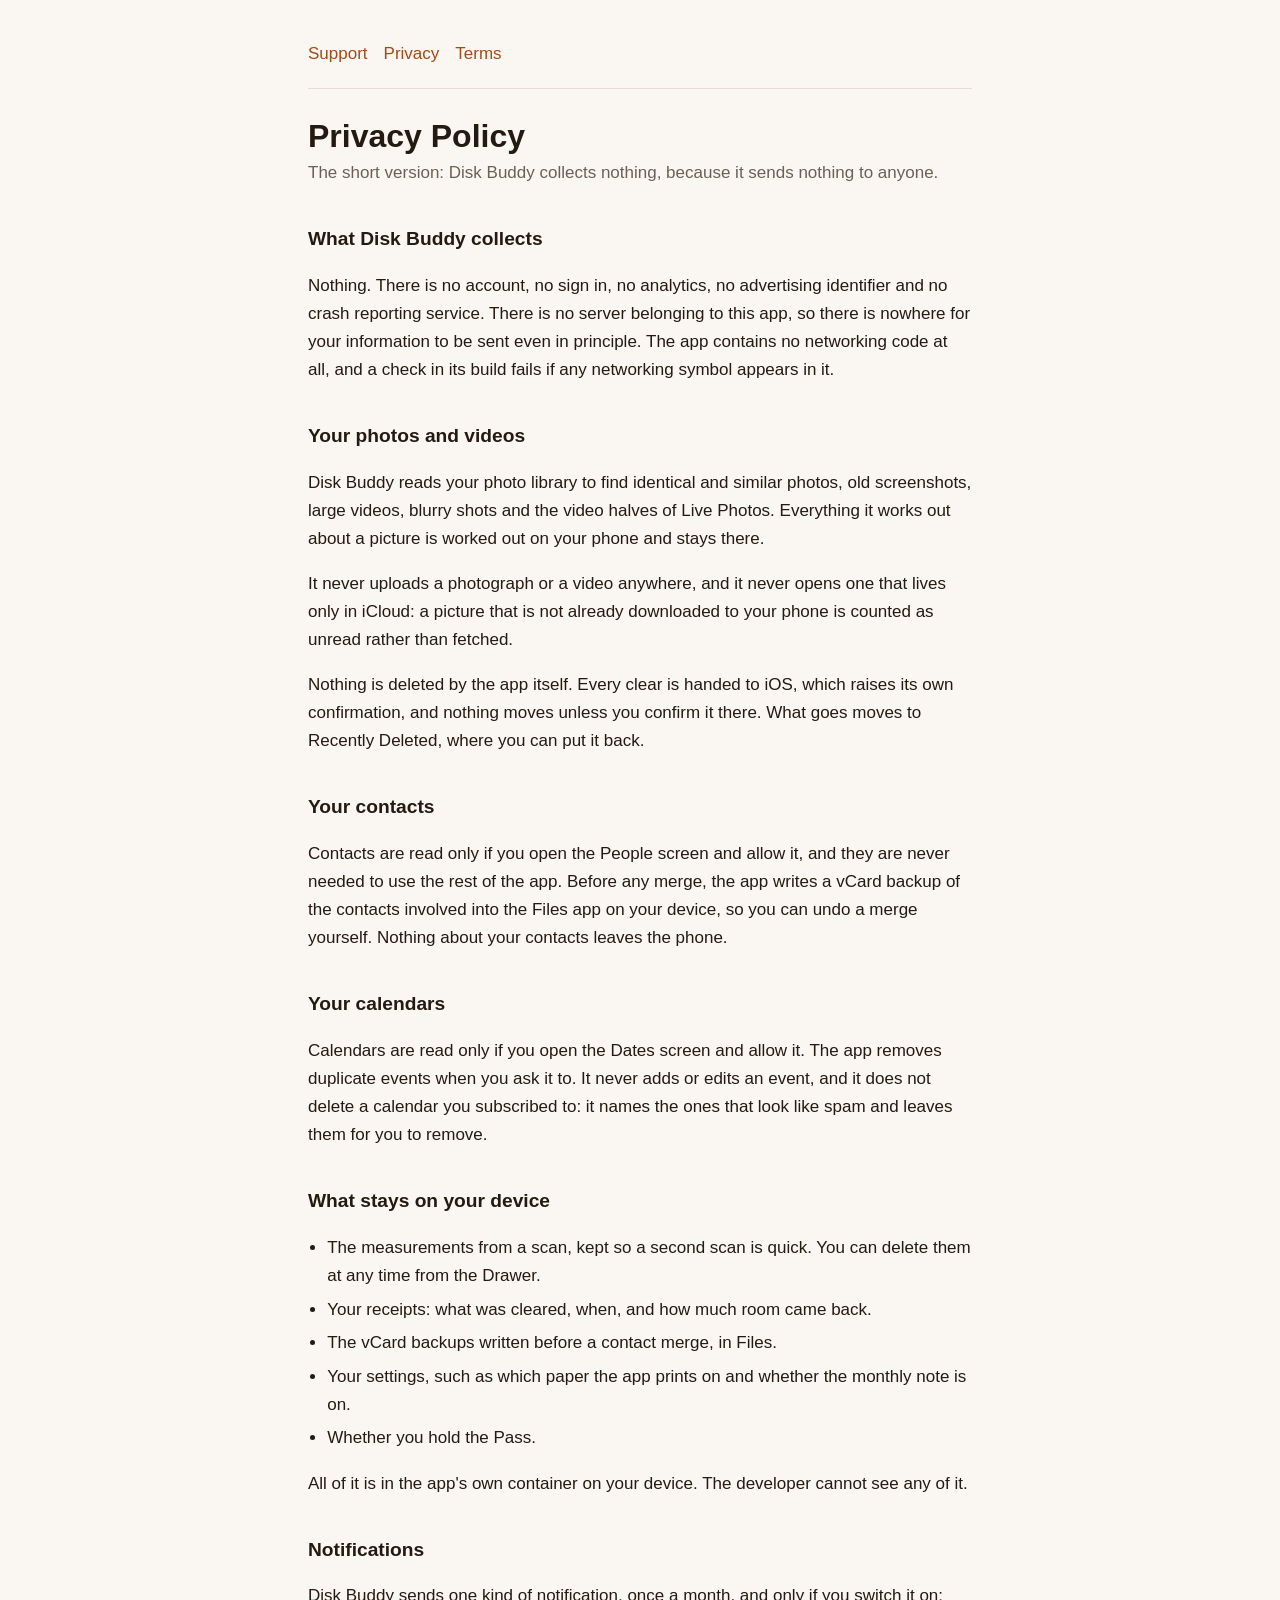
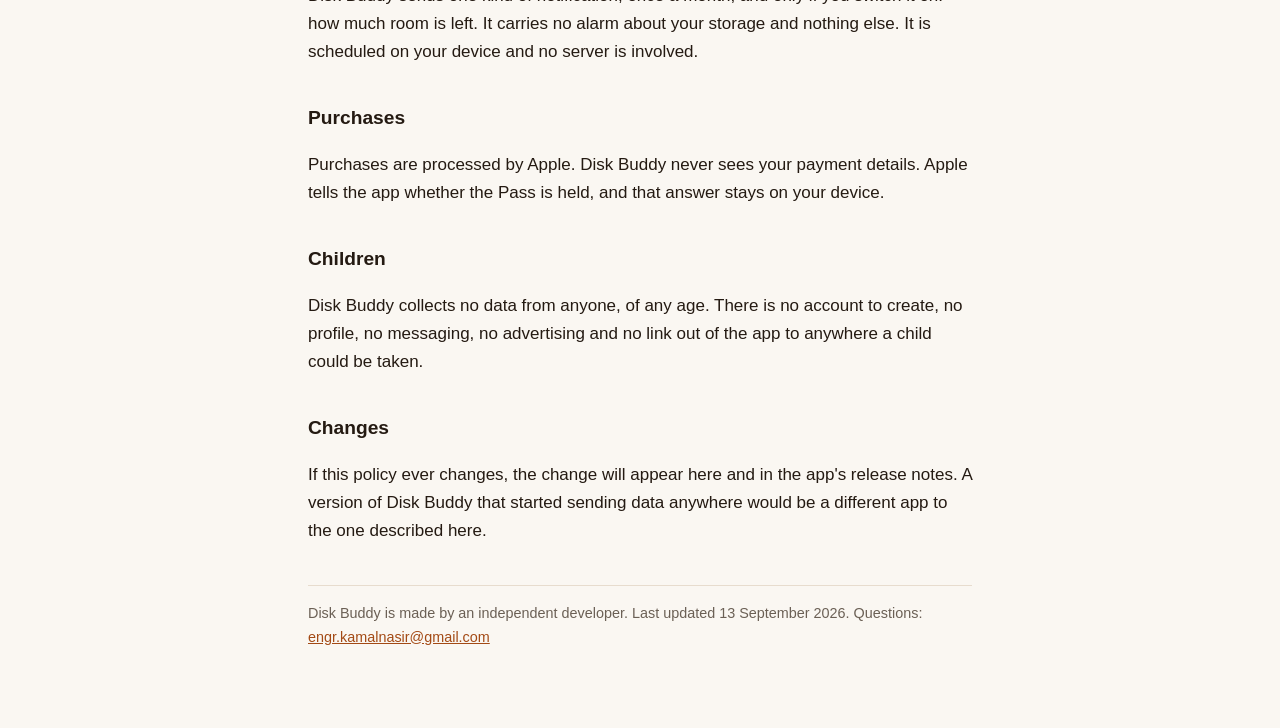
==== privacy.html @ d45f614e "Support, privacy and terms for Disk Buddy Three pages and one stylesheet, the same shape every legal" ====
<!doctype html>
<html lang="en"><head><meta charset="utf-8"><meta name="viewport" content="width=device-width,initial-scale=1"><title>Disk Buddy Privacy Policy</title><link rel="stylesheet" href="style.css"></head><body><div class="wrap"><nav><a href="index.html">Support</a><a href="privacy.html">Privacy</a><a href="terms.html">Terms</a></nav><h1>Privacy Policy</h1>
<p class="sub">The short version: Disk Buddy collects nothing, because it sends nothing to anyone.</p>
<h2>What Disk Buddy collects</h2>
<p>Nothing. There is no account, no sign in, no analytics, no advertising identifier and no crash reporting service. There is no server belonging to this app, so there is nowhere for your information to be sent even in principle. The app contains no networking code at all, and a check in its build fails if any networking symbol appears in it.</p>
<h2>Your photos and videos</h2>
<p>Disk Buddy reads your photo library to find identical and similar photos, old screenshots, large videos, blurry shots and the video halves of Live Photos. Everything it works out about a picture is worked out on your phone and stays there.</p>
<p>It never uploads a photograph or a video anywhere, and it never opens one that lives only in iCloud: a picture that is not already downloaded to your phone is counted as unread rather than fetched.</p>
<p>Nothing is deleted by the app itself. Every clear is handed to iOS, which raises its own confirmation, and nothing moves unless you confirm it there. What goes moves to Recently Deleted, where you can put it back.</p>
<h2>Your contacts</h2>
<p>Contacts are read only if you open the People screen and allow it, and they are never needed to use the rest of the app. Before any merge, the app writes a vCard backup of the contacts involved into the Files app on your device, so you can undo a merge yourself. Nothing about your contacts leaves the phone.</p>
<h2>Your calendars</h2>
<p>Calendars are read only if you open the Dates screen and allow it. The app removes duplicate events when you ask it to. It never adds or edits an event, and it does not delete a calendar you subscribed to: it names the ones that look like spam and leaves them for you to remove.</p>
<h2>What stays on your device</h2>
<ul>
<li>The measurements from a scan, kept so a second scan is quick. You can delete them at any time from the Drawer.</li>
<li>Your receipts: what was cleared, when, and how much room came back.</li>
<li>The vCard backups written before a contact merge, in Files.</li>
<li>Your settings, such as which paper the app prints on and whether the monthly note is on.</li>
<li>Whether you hold the Pass.</li>
</ul>
<p>All of it is in the app's own container on your device. The developer cannot see any of it.</p>
<h2>Notifications</h2>
<p>Disk Buddy sends one kind of notification, once a month, and only if you switch it on: how much room is left. It carries no alarm about your storage and nothing else. It is scheduled on your device and no server is involved.</p>
<h2>Purchases</h2>
<p>Purchases are processed by Apple. Disk Buddy never sees your payment details. Apple tells the app whether the Pass is held, and that answer stays on your device.</p>
<h2>Children</h2>
<p>Disk Buddy collects no data from anyone, of any age. There is no account to create, no profile, no messaging, no advertising and no link out of the app to anywhere a child could be taken.</p>
<h2>Changes</h2>
<p>If this policy ever changes, the change will appear here and in the app's release notes. A version of Disk Buddy that started sending data anywhere would be a different app to the one described here.</p><p class="updated">Disk Buddy is made by an independent developer. Last updated 13 September 2026. Questions: <a href="mailto:engr.kamalnasir@gmail.com">engr.kamalnasir@gmail.com</a></p></div></body></html>
---- style.css ----
:root { color-scheme: light dark; --ink:#241a12; --muted:#6b6055; --accent:#a34a15; --bg:#faf7f2; --card:#ffffff; --line:#e7dcce; }
@media (prefers-color-scheme: dark){ :root{ --ink:#f5efe7; --muted:#aba093; --accent:#f0a452; --bg:#14110e; --card:#1f1a15; --line:#332c24; } }
*{box-sizing:border-box}
body{margin:0;background:var(--bg);color:var(--ink);font:17px/1.65 -apple-system,BlinkMacSystemFont,"Segoe UI",Roboto,sans-serif}
.wrap{max-width:44rem;margin:0 auto;padding:2.5rem 1.25rem 4rem}
h1{font-size:2rem;line-height:1.2;margin:0 0 .25rem}
h2{font-size:1.2rem;margin:2.25rem 0 .5rem}
h3{font-size:1.02rem;margin:1.5rem 0 .35rem}
.sub{color:var(--muted);margin:0 0 2rem}
a{color:var(--accent)}
nav{display:flex;flex-wrap:wrap;gap:1rem;padding-bottom:1.25rem;border-bottom:1px solid var(--line);margin-bottom:1.75rem}
nav a{text-decoration:none;font-weight:500}
.card{background:var(--card);border:1px solid var(--line);border-radius:12px;padding:1.1rem 1.25rem;margin:1rem 0}
.updated{color:var(--muted);font-size:.9rem;margin-top:2.5rem;border-top:1px solid var(--line);padding-top:1rem}
ul{padding-left:1.2rem} li{margin:.35rem 0}
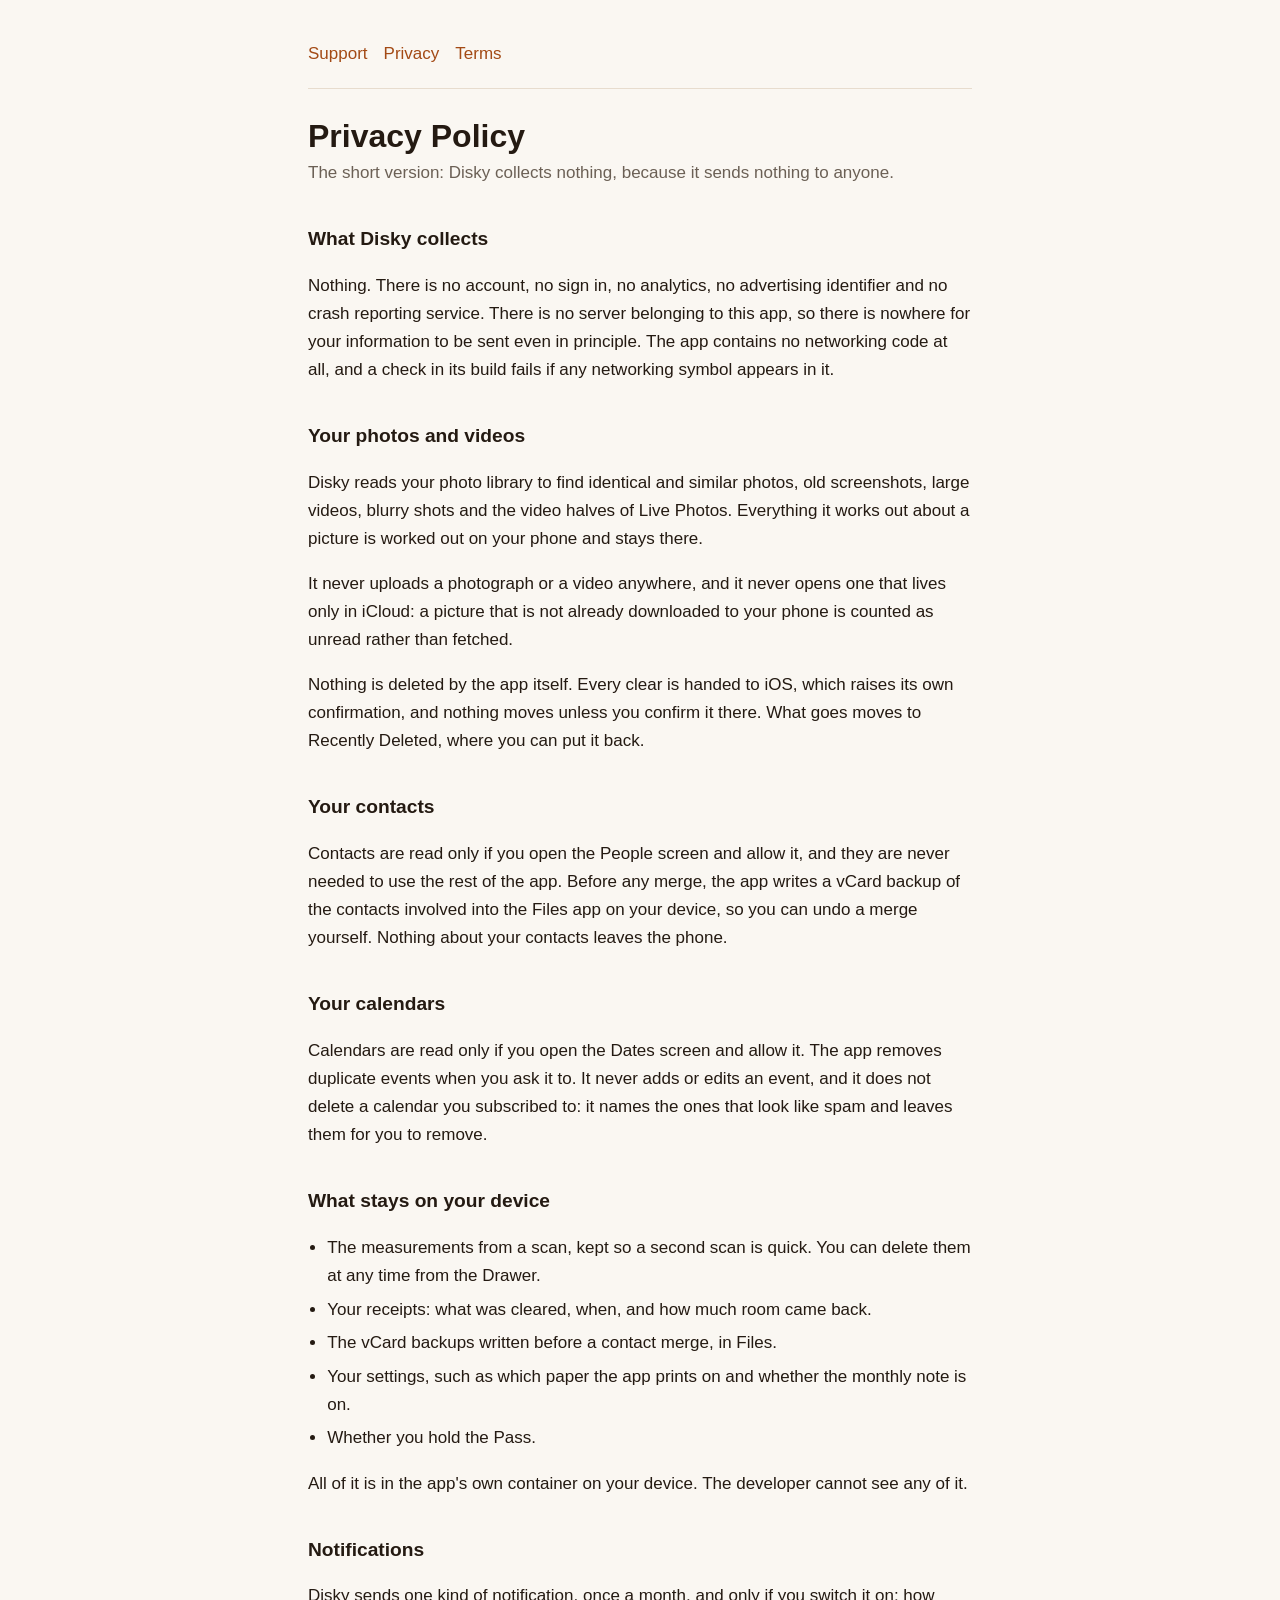
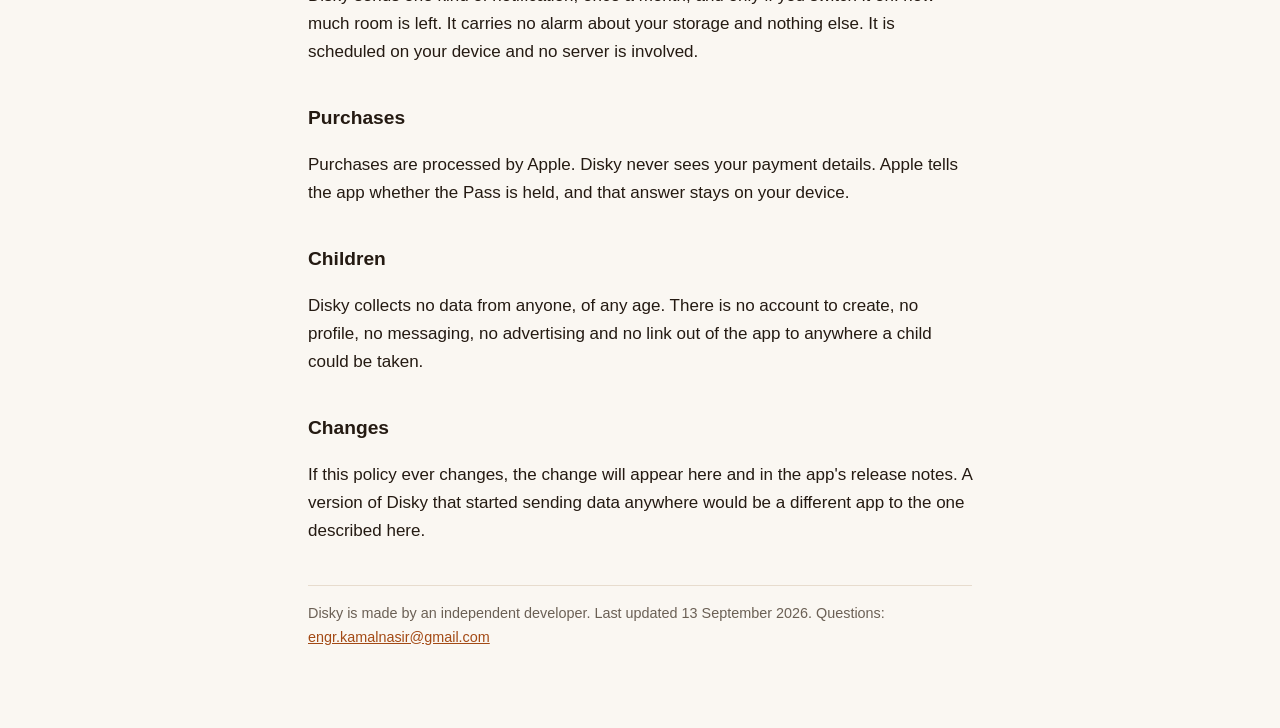
==== commit 10a3e768: "Support, privacy and terms for Disky, which was Disk Buddy" ====
--- a/privacy.html
+++ b/privacy.html
@@ -1,10 +1,10 @@
 <!doctype html>
-<html lang="en"><head><meta charset="utf-8"><meta name="viewport" content="width=device-width,initial-scale=1"><title>Disk Buddy Privacy Policy</title><link rel="stylesheet" href="style.css"></head><body><div class="wrap"><nav><a href="index.html">Support</a><a href="privacy.html">Privacy</a><a href="terms.html">Terms</a></nav><h1>Privacy Policy</h1>
-<p class="sub">The short version: Disk Buddy collects nothing, because it sends nothing to anyone.</p>
-<h2>What Disk Buddy collects</h2>
+<html lang="en"><head><meta charset="utf-8"><meta name="viewport" content="width=device-width,initial-scale=1"><title>Disky Privacy Policy</title><link rel="stylesheet" href="style.css"></head><body><div class="wrap"><nav><a href="index.html">Support</a><a href="privacy.html">Privacy</a><a href="terms.html">Terms</a></nav><h1>Privacy Policy</h1>
+<p class="sub">The short version: Disky collects nothing, because it sends nothing to anyone.</p>
+<h2>What Disky collects</h2>
 <p>Nothing. There is no account, no sign in, no analytics, no advertising identifier and no crash reporting service. There is no server belonging to this app, so there is nowhere for your information to be sent even in principle. The app contains no networking code at all, and a check in its build fails if any networking symbol appears in it.</p>
 <h2>Your photos and videos</h2>
-<p>Disk Buddy reads your photo library to find identical and similar photos, old screenshots, large videos, blurry shots and the video halves of Live Photos. Everything it works out about a picture is worked out on your phone and stays there.</p>
+<p>Disky reads your photo library to find identical and similar photos, old screenshots, large videos, blurry shots and the video halves of Live Photos. Everything it works out about a picture is worked out on your phone and stays there.</p>
 <p>It never uploads a photograph or a video anywhere, and it never opens one that lives only in iCloud: a picture that is not already downloaded to your phone is counted as unread rather than fetched.</p>
 <p>Nothing is deleted by the app itself. Every clear is handed to iOS, which raises its own confirmation, and nothing moves unless you confirm it there. What goes moves to Recently Deleted, where you can put it back.</p>
 <h2>Your contacts</h2>
@@ -21,10 +21,10 @@
 </ul>
 <p>All of it is in the app's own container on your device. The developer cannot see any of it.</p>
 <h2>Notifications</h2>
-<p>Disk Buddy sends one kind of notification, once a month, and only if you switch it on: how much room is left. It carries no alarm about your storage and nothing else. It is scheduled on your device and no server is involved.</p>
+<p>Disky sends one kind of notification, once a month, and only if you switch it on: how much room is left. It carries no alarm about your storage and nothing else. It is scheduled on your device and no server is involved.</p>
 <h2>Purchases</h2>
-<p>Purchases are processed by Apple. Disk Buddy never sees your payment details. Apple tells the app whether the Pass is held, and that answer stays on your device.</p>
+<p>Purchases are processed by Apple. Disky never sees your payment details. Apple tells the app whether the Pass is held, and that answer stays on your device.</p>
 <h2>Children</h2>
-<p>Disk Buddy collects no data from anyone, of any age. There is no account to create, no profile, no messaging, no advertising and no link out of the app to anywhere a child could be taken.</p>
+<p>Disky collects no data from anyone, of any age. There is no account to create, no profile, no messaging, no advertising and no link out of the app to anywhere a child could be taken.</p>
 <h2>Changes</h2>
-<p>If this policy ever changes, the change will appear here and in the app's release notes. A version of Disk Buddy that started sending data anywhere would be a different app to the one described here.</p><p class="updated">Disk Buddy is made by an independent developer. Last updated 13 September 2026. Questions: <a href="mailto:engr.kamalnasir@gmail.com">engr.kamalnasir@gmail.com</a></p></div></body></html>
+<p>If this policy ever changes, the change will appear here and in the app's release notes. A version of Disky that started sending data anywhere would be a different app to the one described here.</p><p class="updated">Disky is made by an independent developer. Last updated 13 September 2026. Questions: <a href="mailto:engr.kamalnasir@gmail.com">engr.kamalnasir@gmail.com</a></p></div></body></html>
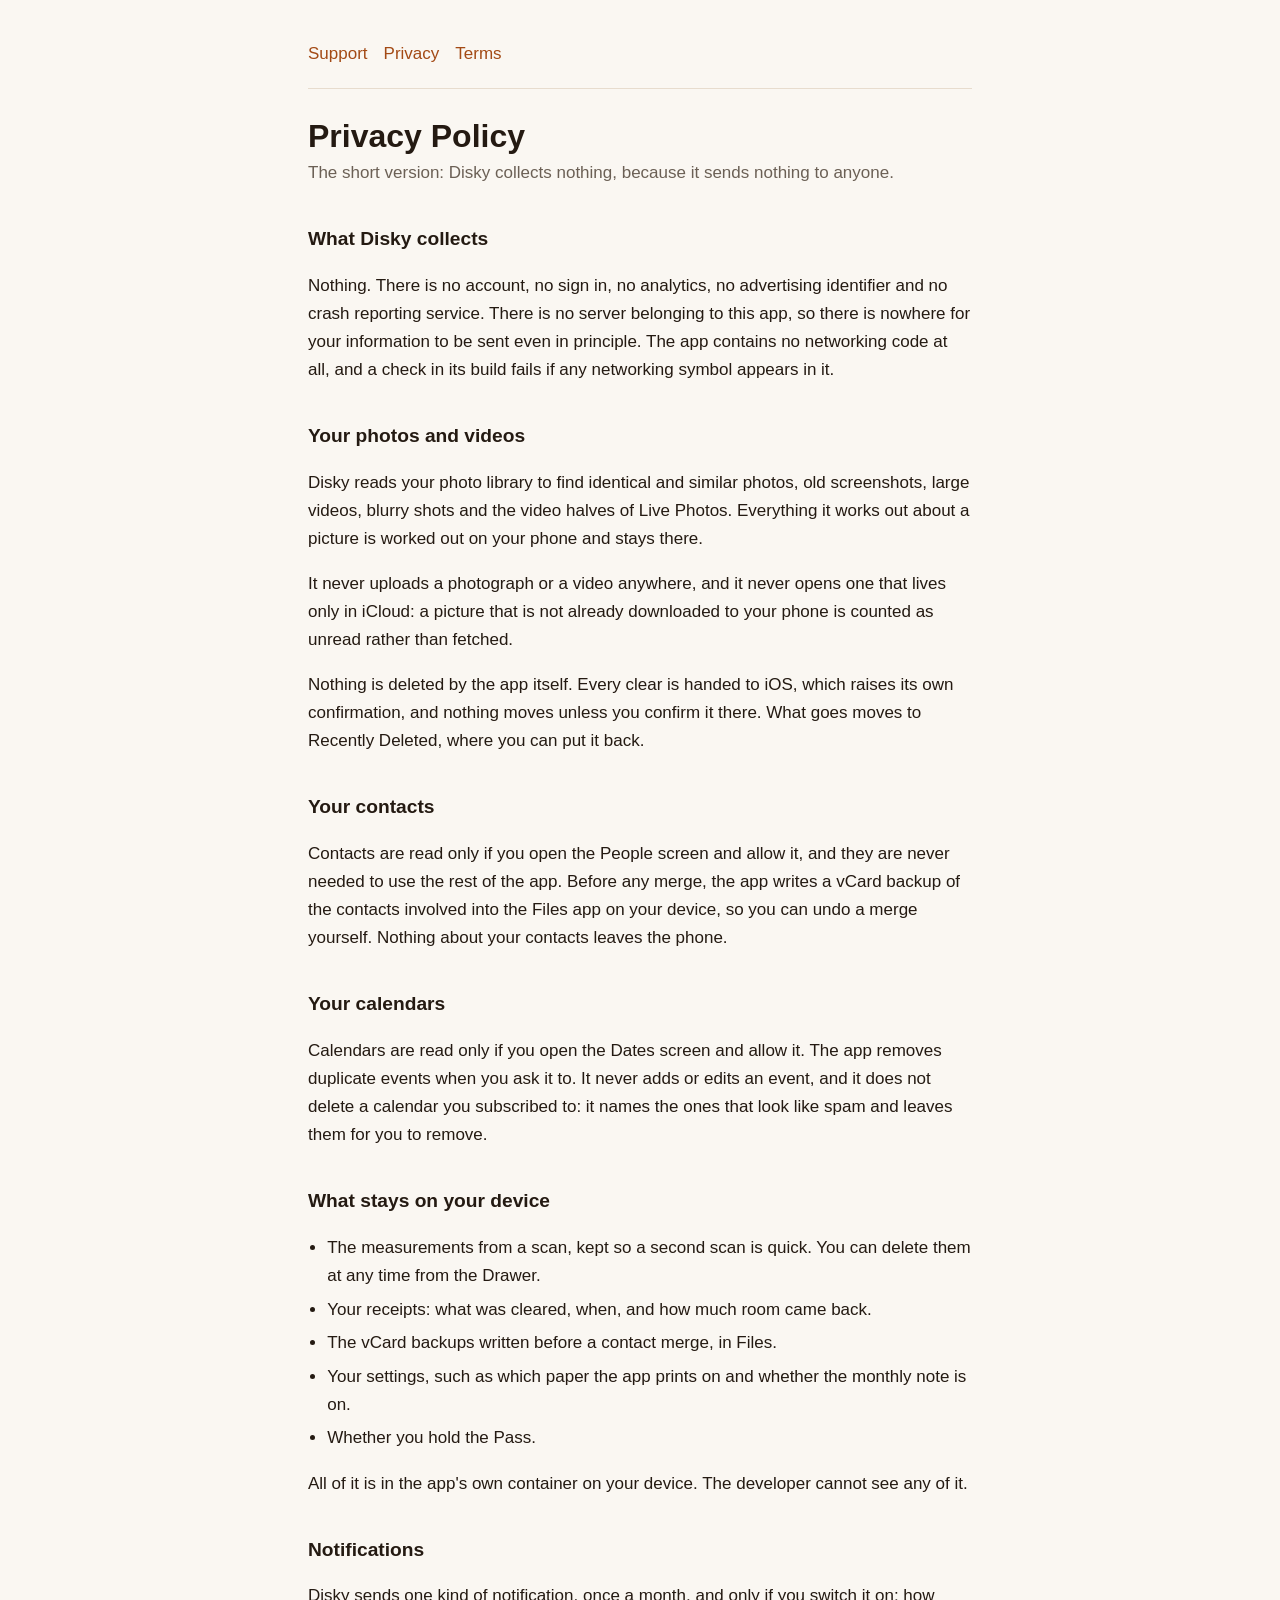
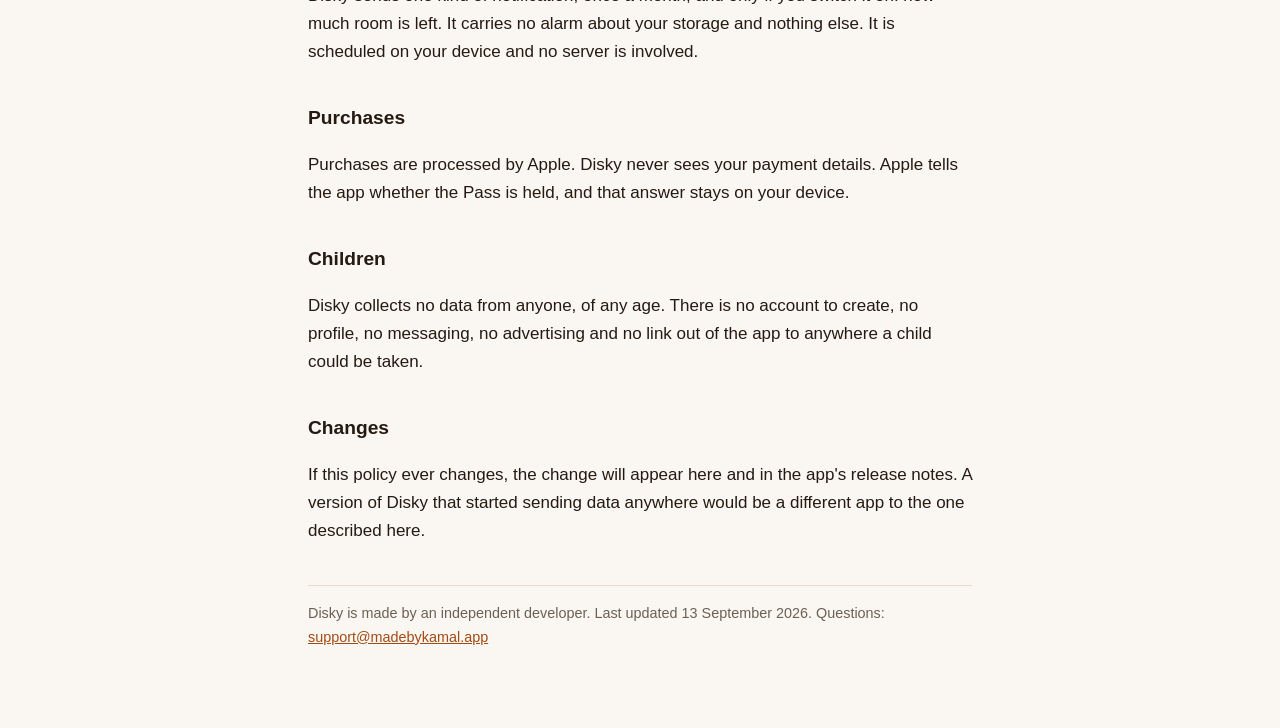
==== commit dcc91f0f: "Support email is now support@madebykamal.app" ====
--- a/privacy.html
+++ b/privacy.html
@@ -27,4 +27,4 @@
 <h2>Children</h2>
 <p>Disky collects no data from anyone, of any age. There is no account to create, no profile, no messaging, no advertising and no link out of the app to anywhere a child could be taken.</p>
 <h2>Changes</h2>
-<p>If this policy ever changes, the change will appear here and in the app's release notes. A version of Disky that started sending data anywhere would be a different app to the one described here.</p><p class="updated">Disky is made by an independent developer. Last updated 13 September 2026. Questions: <a href="mailto:engr.kamalnasir@gmail.com">engr.kamalnasir@gmail.com</a></p></div></body></html>
+<p>If this policy ever changes, the change will appear here and in the app's release notes. A version of Disky that started sending data anywhere would be a different app to the one described here.</p><p class="updated">Disky is made by an independent developer. Last updated 13 September 2026. Questions: <a href="mailto:support@madebykamal.app">support@madebykamal.app</a></p></div></body></html>
